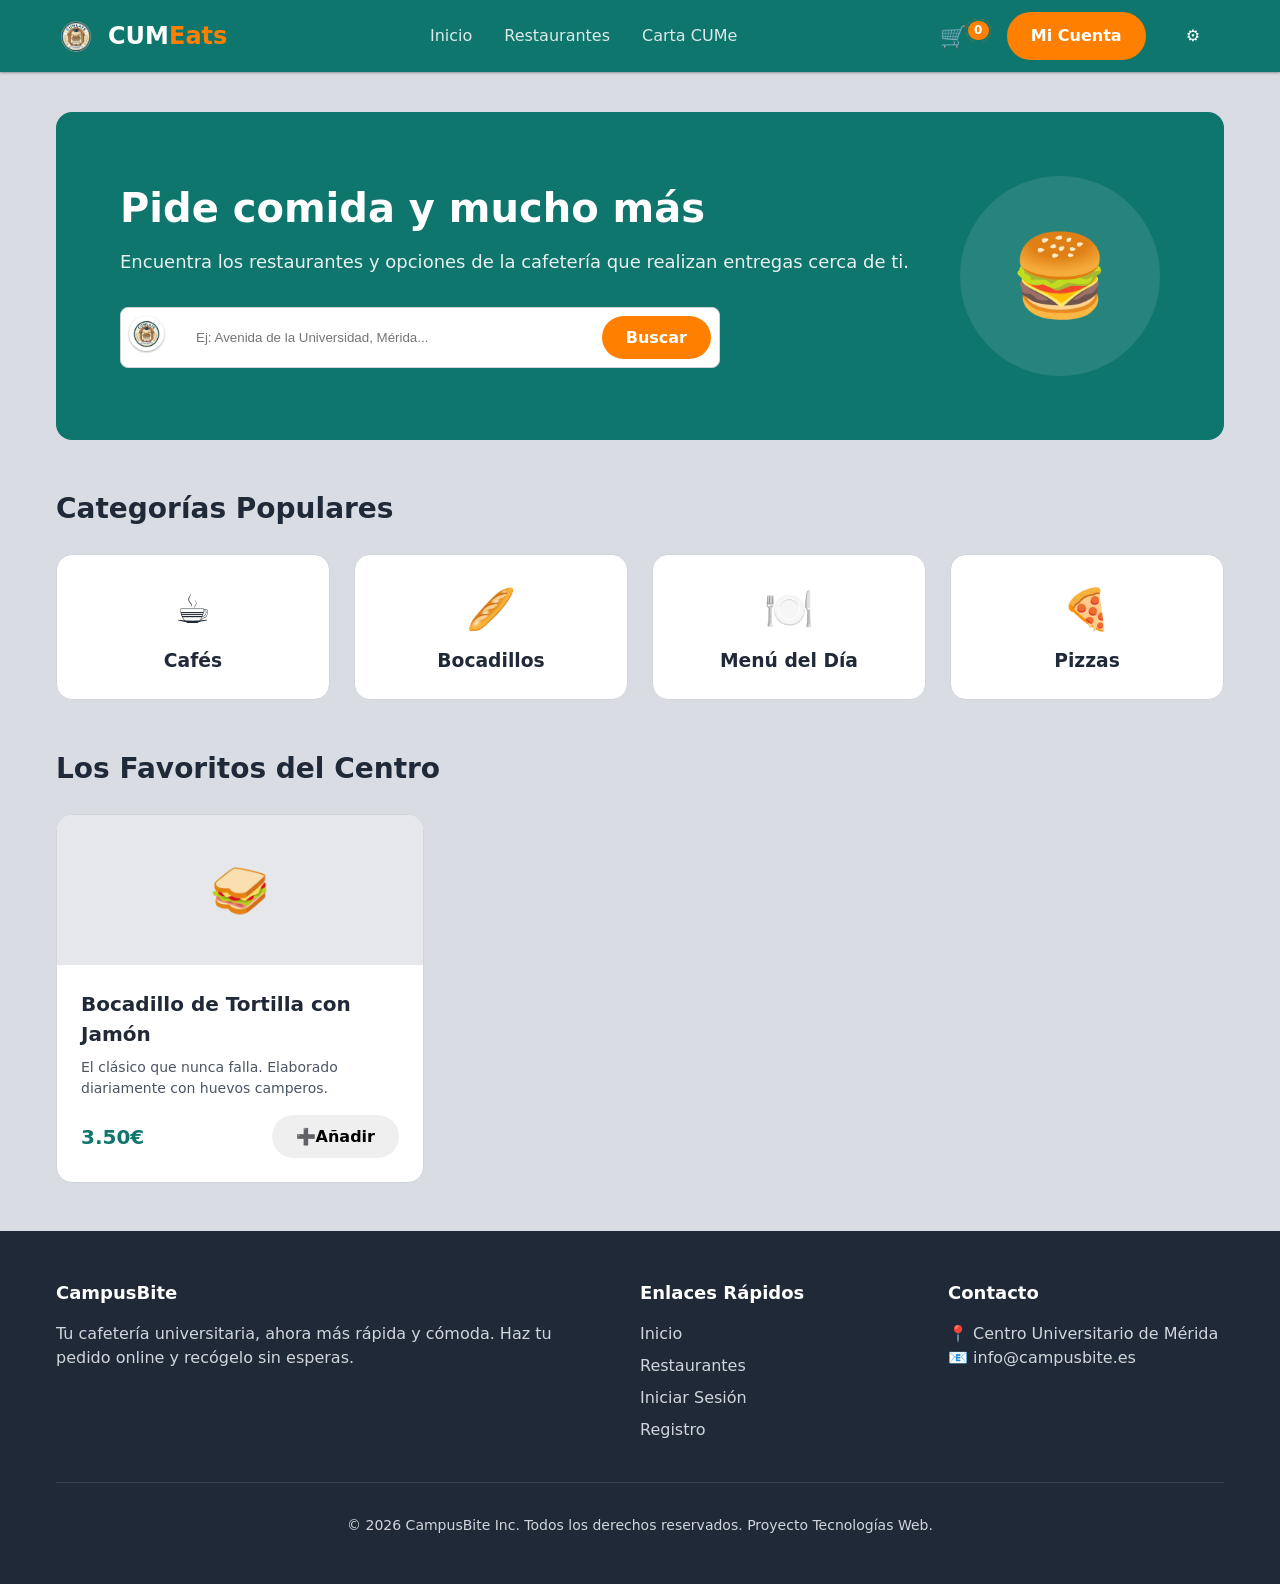
==== index.html @ 2340ea9b "Primera versión: Entrega final de CUMEats" ====
<!DOCTYPE html>
<html lang="es">

<head>
    <meta charset="UTF-8">
    <meta name="viewport" content="width=device-width, initial-scale=1.0">
    <title>CampusBite - Tu Cafetería Universitaria Online</title>
    <link rel="stylesheet" href="css/styles.css">
    <script src="js/main.js" defer></script>
    <script src="js/search.js" defer></script>
</head>

<body class="site-wrapper">

    <div id="header-placeholder"></div>

    <main class="main-content">
        <div class="container">

            <section class="hero-section">
                <div class="hero-text">
                    <h1 class="hero-title">Pide comida y mucho más</h1>
                    <p class="hero-subtitle">
                        Encuentra los restaurantes y opciones de la cafetería que realizan entregas cerca de ti.
                    </p>
                    <div class="hero-action">
                        <form action="listado.html" method="GET" class="search-bar">
                            <img src="assets/logo_cumeats.png" alt="Logo" class="search-logo-img">
                            <input type="text" id="direccion" name="direccion"
                                placeholder="Ej: Avenida de la Universidad, Mérida..." class="search-input"
                                autocomplete="off">
                            <button type="submit" class="btn btn-primary btn-search">Buscar</button>
                        </form>
                    </div>
                </div>
                <div class="hero-image-placeholder">
                    <span class="hero-icon">🍔</span>
                </div>
            </section>

            <section class="categories-section">
                <h2 class="section-title">Categorías Populares</h2>
                <div class="categories-grid">

                    <div class="category-card">
                        <span class="category-icon">☕</span>
                        <h3 class="category-name">Cafés</h3>
                    </div>

                    <div class="category-card">
                        <span class="category-icon">🥖</span>
                        <h3 class="category-name">Bocadillos</h3>
                    </div>

                    <div class="category-card">
                        <span class="category-icon">🍽️</span>
                        <h3 class="category-name">Menú del Día</h3>
                    </div>

                    <div class="category-card">
                        <span class="category-icon">🍕</span>
                        <h3 class="category-name">Pizzas</h3>
                    </div>

                </div>
            </section>

            <section class="favorites-section">
                <h2 class="section-title">Los Favoritos del Centro</h2>
                <div class="products-grid">

                    <article class="product-card">
                        <div class="product-image-placeholder">
                            <span class="product-icon">🥪</span>
                        </div>
                        <div class="product-details">
                            <h3 class="product-title">Bocadillo de Tortilla con Jamón</h3>
                            <p class="product-description">El clásico que nunca falla. Elaborado diariamente con huevos
                                camperos.</p>
                            <div class="product-footer">
                                <span class="product-price">3.50€</span>
                                <button class="btn btn-add">
                                    <span class="icon-plus">➕</span> Añadir
                                </button>
                            </div>
                        </div>
                    </article>

                </div>
            </section>

        </div>
    </main>

    <div id="footer-placeholder"></div>

</body>

</html>
---- css/styles.css ----
/* ==========================================================================
   VARIABLES GLOBALES
   ========================================================================== */
:root {
    --primary-color: #ff8000;
    --primary-hover: #e67300;
    --secondary-color: #0f766e;
    --secondary-hover: #0d5f58;
    
    --bg-color: #d9dce3; 
    --surface-color: #ffffff; 
    --text-main: #1f2937;
    --text-muted: #4b5563; 
    --border-color: #d1d5db; 
    
    /* Sombras*/
    --shadow-sm: 0 1px 3px rgba(0,0,0,0.12), 0 1px 2px rgba(0,0,0,0.24);
    --shadow-md: 0 4px 6px -1px rgba(0, 0, 0, 0.15), 0 2px 4px -1px rgba(0, 0, 0, 0.1);
    
    /* Espaciados y bordes */
    --radius-md: 0.5rem;
    --radius-lg: 1rem;
    --radius-full: 9999px;
    
    /* Tipografía */
    --font-family: system-ui, -apple-system, BlinkMacSystemFont, 'Segoe UI', Roboto, sans-serif;
}

/* ==========================================================================
   RESET Y BASE
   ========================================================================== */
* {
    box-sizing: border-box;
    margin: 0;
    padding: 0;
}

body {
    font-family: var(--font-family);
    background-color: var(--bg-color);
    color: var(--text-main);
    line-height: 1.5;
}

a {
    text-decoration: none;
    color: inherit;
    transition: color 0.2s;
}

ul {
    list-style: none;
}

button {
    font-family: inherit;
}

/* ==========================================================================
   LAYOUT GLOBAL
   ========================================================================== */
.site-wrapper {
    display: flex;
    flex-direction: column;
    min-height: 100vh;
}

.main-content,
.listado-main,
.detalle-main,
.login-main,
.register-main,
.edicion-main {
    flex-grow: 1;
    padding-top: 5rem;
    padding-bottom: 3rem;
}

.container {
    max-width: 1200px;
    margin: 0 auto;
    padding: 0 1rem;
    width: 100%;
}

.section-title {
    font-size: 1.75rem;
    font-weight: 700;
    margin-bottom: 1.5rem;
    color: var(--text-main);
}

/* ==========================================================================
   COMPONENTES GENÉRICOS (Botones y Tarjetas base)
   ========================================================================== */
.btn {
    display: inline-flex;
    align-items: center;
    justify-content: center;
    padding: 0.75rem 1.5rem;
    font-weight: 600;
    font-size: 1rem;
    border-radius: var(--radius-full);
    cursor: pointer;
    border: none;
    transition: all 0.2s ease;
}

.btn-primary {
    background-color: var(--primary-color);
    color: white;
}

.btn-primary:hover {
    background-color: var(--primary-hover);
}

.btn-secondary {
    background-color: var(--secondary-color);
    color: white;
}

.btn-secondary:hover {
    background-color: var(--secondary-hover);
}

.btn-full {
    width: 100%;
}

.btn-add-cart {
    background-color: #f3f4f6;
    color: var(--text-main);
    padding: 0.5rem;
    border-radius: var(--radius-md);
}

.btn-add-cart:hover {
    background-color: var(--primary-color);
    color: white;
}

/* Clase base compartida para tarjetas (ahorra mucho código) */
.base-card {
    background-color: var(--surface-color);
    border-radius: var(--radius-lg);
    box-shadow: var(--shadow-sm);
    border: 1px solid var(--border-color);
    overflow: hidden;
}

/* ==========================================================================
   HEADER Y FOOTER
   ========================================================================== */
.main-header {
    background-color: var(--secondary-color);
    box-shadow: var(--shadow-sm);
    position: fixed;
    top: 0;
    width: 100%;
    z-index: 50;
    height: 4.5rem;
    display: flex;
    align-items: center;
}

.nav-container {
    display: flex;
    justify-content: space-between;
    align-items: center;
    width: 100%;
}

.logo-link {
    font-size: 1.5rem;
    font-weight: 800;
    color: white;
    color: var(--primary-color);
}

.logo-link span {
    color: var(--primary-color); 
}

.nav-links {
    display: flex;
    gap: 2rem;
}

.nav-links a { 
    font-weight: 500; 
    color: rgba(255, 255, 255, 0.85);
    transition: color 0.2s, transform 0.2s;
}

.nav-links a:hover { 
    color: var(--primary-color);
    transform: translateY(-1px);
}

.user-actions {
    display: flex;
    align-items: center;
    gap: 1rem;
}

.btn-cart { 
    background: none; 
    border: none; 
    font-size: 1.35rem; 
    cursor: pointer; 
    color: white; 
    transition: transform 0.2s;
}

.cart-count { 
    background: var(--primary-color);
    color: white; 
    font-size: 0.75rem; 
    padding: 0.15rem 0.4rem; 
    border-radius: var(--radius-full); 
    font-weight: bold; 
    vertical-align: top; 
    margin-left: -8px; 
    border: 2px solid var(--secondary-color);
}

.main-footer {
    background-color: #1f2937;
    color: #d1d5db;
    padding: 3rem 0;
    margin-top: auto;
}

.footer-grid {
    display: grid;
    grid-template-columns: 1fr;
    gap: 2rem;
}

@media (min-width: 768px) {
    .footer-grid {
        grid-template-columns: 2fr 1fr 1fr;
    }
}

.footer-title {
    color: white;
    font-size: 1.125rem;
    font-weight: 600;
    margin-bottom: 1rem;
}

.footer-links li {
    margin-bottom: 0.5rem;
}

.footer-bottom {
    text-align: center;
    margin-top: 2rem;
    padding-top: 2rem;
    border-top: 1px solid #374151;
    font-size: 0.875rem;
}

/* ==========================================================================
   LOGOS PERSONALIZADOS
   ========================================================================== */

/* Logo del Header */
.header-logo-img {
    width: 40px;
    height: 40px;
    border-radius: 50%;
    object-fit: cover;
    margin-right: 0.75rem;
}

.logo-link {
    display: flex;
    align-items: center;
    font-size: 1.5rem;
    font-weight: 800;
    color: white;
    text-decoration: none;
}

.search-logo-img {
    width: 35px;
    height: 35px;
    border-radius: 50%;
    object-fit: cover;
    margin-right: 1rem;
    box-shadow: var(--shadow-sm);
}

/* ==========================================================================
   INICIO (index.html)
   ========================================================================== */
.hero-section {
    background-color: var(--secondary-color);
    border-radius: var(--radius-lg);
    padding: 3rem 2rem;
    display: flex;
    flex-direction: column;
    align-items: center;
    gap: 2rem;
    margin: 2rem 0 3rem 0;
}

@media (min-width: 768px) {
    .hero-section {
        flex-direction: row;
        padding: 4rem;
        justify-content: space-between;
    }
}

.hero-text {
    flex: 1;
    color: white;
}

.hero-title {
    font-size: 2.5rem;
    font-weight: 800;
    line-height: 1.2;
    margin-bottom: 1rem;
}

.hero-subtitle {
    font-size: 1.125rem;
    margin-bottom: 2rem;
    opacity: 0.9;
}

.hero-image-placeholder {
    width: 200px;
    height: 200px;
    background-color: rgba(255, 255, 255, 0.1);
    border-radius: 50%;
    display: flex;
    align-items: center;
    justify-content: center;
    font-size: 5rem;
}

.address-search-form {
    width: 100%;
    max-width: 500px;
    margin-top: 1rem;
}

.search-input-wrapper {
    display: flex;
    background-color: white;
    border-radius: var(--radius-full);
    padding: 0.5rem;
    box-shadow: var(--shadow-md);
}

.search-input-wrapper .input-icon {
    padding: 0 0.5rem 0 1rem;
    display: flex;
    align-items: center;
}

.search-input-main {
    flex-grow: 1;
    border: none;
    outline: none;
    padding: 0.5rem;
    font-size: 1rem;
}

.btn-search-main {
    padding: 0.75rem 2rem;
}

.categories-grid {
    display: grid;
    grid-template-columns: repeat(2, 1fr);
    gap: 1rem;
    margin-bottom: 3rem;
}

@media (min-width: 768px) {
    .categories-grid {
        grid-template-columns: repeat(4, 1fr);
        gap: 1.5rem;
    }
}

.category-card {
    @extend .base-card;
    padding: 1.5rem;
    text-align: center;
    cursor: pointer;
    transition: transform 0.2s, border-color 0.2s;
    background-color: var(--surface-color);
    border: 1px solid var(--border-color);
    border-radius: var(--radius-lg);
}

.category-card:hover {
    transform: translateY(-5px);
    border-color: var(--primary-color);
}

.category-icon {
    font-size: 2.5rem;
    display: block;
    margin-bottom: 0.5rem;
}

.products-grid {
    display: grid;
    grid-template-columns: repeat(auto-fill, minmax(300px, 1fr));
    gap: 2rem;
}

.product-card {
    background-color: var(--surface-color);
    border-radius: var(--radius-lg);
    border: 1px solid var(--border-color);
    overflow: hidden;
}

.product-image-placeholder {
    height: 150px;
    background-color: #e5e7eb;
    display: flex;
    align-items: center;
    justify-content: center;
    font-size: 3rem;
}

.product-details {
    padding: 1.5rem;
}

.product-title {
    font-size: 1.25rem;
    font-weight: 600;
    margin-bottom: 0.5rem;
}

.product-description {
    color: var(--text-muted);
    font-size: 0.875rem;
    margin-bottom: 1rem;
}

.product-footer {
    display: flex;
    justify-content: space-between;
    align-items: center;
}

.product-price {
    font-size: 1.25rem;
    font-weight: 700;
    color: var(--secondary-color);
}

/* ==========================================================================
   LISTADO DE RESTAURANTES (listado.html)
   ========================================================================== */
.search-section {
    margin-bottom: 2rem;
}

.search-bar {
    display: flex;
    max-width: 600px;
    gap: 0.5rem;
    background: white;
    padding: 0.5rem;
    border-radius: var(--radius-md);
    border: 1px solid var(--border-color);
}

.search-input {
    flex-grow: 1;
    border: none;
    outline: none;
    padding: 0.5rem;
}

.layout-grid-sidebar {
    display: grid;
    grid-template-columns: 1fr;
    gap: 2rem;
}

@media (min-width: 768px) {
    .layout-grid-sidebar {
        grid-template-columns: 250px 1fr;
    }
}

.filters-sidebar {
    background: var(--surface-color);
    padding: 1.5rem;
    border-radius: var(--radius-lg);
    border: 1px solid var(--border-color);
    height: fit-content;
}

.sidebar-title {
    font-size: 1.25rem;
    margin-bottom: 1rem;
    padding-bottom: 0.5rem;
    border-bottom: 1px solid var(--border-color);
}

.filter-group {
    margin-bottom: 1.5rem;
}

.filter-subtitle {
    font-size: 1rem;
    margin-bottom: 0.5rem;
    color: var(--text-muted);
}

.filter-list li {
    margin-bottom: 0.5rem;
    font-size: 0.95rem;
}

.restaurant-list {
    display: flex;
    flex-direction: column;
    gap: 1.5rem;
}

.restaurant-card {
    display: flex;
    flex-direction: column;
    background: var(--surface-color);
    border: 1px solid var(--border-color);
    border-radius: var(--radius-lg);
    overflow: hidden;
    transition: box-shadow 0.2s;
}

@media (min-width: 640px) {
    .restaurant-card {
        flex-direction: row;
    }
}

.restaurant-card:hover {
    box-shadow: var(--shadow-md);
    border-color: var(--primary-color);
}

.restaurant-img-placeholder {
    height: 150px;
    background: #e5e7eb;
    display: flex;
    align-items: center;
    justify-content: center;
    font-size: 3rem;
    position: relative;
    overflow: hidden;  
}

@media (min-width: 640px) { 
    .restaurant-img-placeholder { 
        width: 200px; 
        height: auto; 
    } 
}

.restaurant-cover {
    width: 100%;
    height: 100%;
    object-fit: cover;
    position: absolute;
    top: 0;
    left: 0;
    transition: transform 0.3s ease;
}

.restaurant-card:hover .restaurant-cover {
    transform: scale(1.05);
}

.restaurant-info {
    padding: 1.5rem;
    flex-grow: 1;
    display: flex;
    flex-direction: column;
    justify-content: space-between;
}

.restaurant-name {
    font-size: 1.25rem;
    margin-bottom: 0.5rem;
}

.restaurant-meta {
    display: flex;
    gap: 1rem;
    color: var(--text-muted);
    font-size: 0.9rem;
    margin-bottom: 1rem;
}

.restaurant-delivery {
    display: flex;
    justify-content: space-between;
    font-size: 0.85rem;
    background: var(--bg-color);
    padding: 0.5rem;
    border-radius: var(--radius-md);
}

/* ==========================================================================
   DETALLE DE RESTAURANTE (detalle.html)
   ========================================================================== */
.restaurant-header {
    background-color: var(--secondary-color);
    background-image: linear-gradient(135deg, var(--secondary-color) 0%, #042f2e 100%);
    color: white;
    padding: 4rem 0;
    margin-bottom: 2rem;
    margin-top: -2rem;
    box-shadow: var(--shadow-md);
}

/* Temas dinámicos de color */
.cume-theme { background-image: linear-gradient(135deg, var(--secondary-color), #042f2e); }
.pizza-theme { background-image: linear-gradient(135deg, #e11d48, #9f1239); }
.burger-theme { background-image: linear-gradient(135deg, #d97706, #92400e); }
.sushi-theme { background-image: linear-gradient(135deg, #0f172a, #334155); }
.veggie-theme { background-image: linear-gradient(135deg, #16a34a, #14532d); }

.restaurant-title {
    font-size: 2.75rem;
    font-weight: 800;
    margin-bottom: 2rem;
    text-shadow: 0 2px 4px rgba(0,0,0,0.3);
    border-bottom: 1px solid rgba(255, 255, 255, 0.2);
    padding-bottom: 1rem;
}

/* Grid moderno para la información */
.restaurant-details-grid {
    display: grid;
    grid-template-columns: 1fr;
    gap: 1rem;
}

/* En tablets, 2 columnas */
@media (min-width: 640px) {
    .restaurant-details-grid {
        grid-template-columns: repeat(2, 1fr);
    }
}

/* En pantallas grandes, 3 columnas */
@media (min-width: 1024px) {
    .restaurant-details-grid {
        grid-template-columns: repeat(3, 1fr);
    }
}

/* Tarjetas translúcidas para cada dato */
.detail-item {
    background: rgba(255, 255, 255, 0.1); /* Fondo blanco semitransparente */
    padding: 1rem 1.25rem;
    border-radius: var(--radius-md);
    border: 1px solid rgba(255, 255, 255, 0.05);
    display: flex;
    flex-direction: column;
    gap: 0.35rem;
    backdrop-filter: blur(4px);
    transition: transform 0.2s, background 0.2s;
}

.detail-item:hover {
    background: rgba(255, 255, 255, 0.15);
    transform: translateY(-2px);
}

.detail-label {
    font-size: 0.8rem;
    text-transform: uppercase;
    letter-spacing: 0.05em;
    color: rgba(255, 255, 255, 0.7);
    display: flex;
    align-items: center;
}

.detail-value {
    font-size: 1.05rem;
    font-weight: 600;
    margin: 0;
    line-height: 1.4;
}

/* Etiquetas (Tags) de Categorías */
.tags-container {
    display: flex;
    flex-wrap: wrap;
    gap: 0.5rem;
    margin-top: 0.25rem;
}

.tag {
    background-color: var(--primary-color);
    color: white;
    font-size: 0.75rem;
    font-weight: 700;
    padding: 0.25rem 0.75rem;
    border-radius: var(--radius-full);
    box-shadow: 0 2px 4px rgba(0,0,0,0.2);
    text-transform: uppercase;
    letter-spacing: 0.02em;
}

.layout-grid-menu {
    display: grid;
    grid-template-columns: 1fr;
    gap: 2rem;
}

@media (min-width: 768px) {
    .layout-grid-menu {
        grid-template-columns: 1fr 320px;
    }
}

.menu-category {
    margin-bottom: 2rem;
}

.category-title {
    font-size: 1.5rem;
    border-bottom: 2px solid var(--primary-color);
    padding-bottom: 0.5rem;
    margin-bottom: 1rem;
    display: inline-block;
}

.dish-grid {
    display: grid;
    grid-template-columns: 1fr;
    gap: 1rem;
}

@media (min-width: 1024px) {
    .dish-grid {
        grid-template-columns: repeat(2, 1fr);
    }
}

.dish-card {
    display: flex;
    justify-content: space-between;
    align-items: center;
    padding: 1.25rem;
    background: var(--surface-color);
    border: 1px solid var(--border-color);
    border-radius: var(--radius-md);
}

.dish-name {
    font-size: 1.1rem;
    font-weight: 600;
    margin-bottom: 0.25rem;
}

.dish-desc {
    font-size: 0.85rem;
    color: var(--text-muted);
    margin-bottom: 0.5rem;
}

.dish-price {
    font-weight: 700;
    color: var(--primary-color);
}

.cart-sidebar {
    background: var(--surface-color);
    padding: 1.5rem;
    border-radius: var(--radius-lg);
    border: 1px solid var(--border-color);
    position: sticky;
    top: 5rem;
    height: fit-content;
}

.cart-empty-state {
    text-align: center;
    color: var(--text-muted);
    padding: 2rem 0;
    margin-bottom: 1rem;
}

.btn.disabled {
    opacity: 0.5;
    cursor: not-allowed;
}

/* ==========================================================================
   ESTILOS PARA EL AUTOCOMPLETADO (search.js)
   ========================================================================== */
.autocomplete-results {
    position: absolute;
    background-color: var(--surface-color) !important;
    width: 100%;
    max-width: 500px;
    border: 1px solid var(--border-color);
    border-radius: 0 0 var(--radius-md) var(--radius-md);
    box-shadow: var(--shadow-md);
    z-index: 1000;
    list-style: none;
    padding: 0;
    margin: 0;
    overflow: hidden;
    top: 100%;
}

.autocomplete-results li {
    padding: 0.75rem 1rem;
    cursor: pointer;
    color: var(--text-main) !important;
    border-bottom: 1px solid var(--border-color);
    transition: background 0.2s;
    text-align: left;
}

.autocomplete-results li:hover {
    background-color: #f3f4f6;
    color: var(--primary-color) !important;
}

.search-input-wrapper, .search-bar {
    position: relative;
}

/* ==========================================================================
   ESTILOS PARA EL LISTADO (search.js)
   ========================================================================== */

.section-divider {
    border: 0;
    height: 1px;
    background: var(--border-color);
    margin: 3rem 0;
}

#all-restaurants-container {
    opacity: 0.85;
}

#all-restaurants-container:hover {
    opacity: 1;
}

/* ==========================================================================
   CARRITO DE COMPRAS (Sidebar en detalle.html)
   ========================================================================== */
.cart-sidebar {
    background-color: var(--surface-color);
    border-radius: var(--radius-lg);
    border: 1px solid var(--border-color);
    box-shadow: var(--shadow-sm);
    position: sticky;
    top: 6rem;
    height: fit-content;
    overflow: hidden; 
}

.cart-container {
    display: flex;
    flex-direction: column;
}

.sidebar-title {
    padding: 1.5rem 1.5rem 1rem;
    margin: 0;
    border-bottom: 2px solid var(--bg-color);
    font-size: 1.25rem;
    font-weight: 700;
}

.cart-empty-msg {
    text-align: center;
    color: var(--text-muted);
    padding: 2rem 1.5rem;
    font-size: 0.95rem;
}

.cart-items-list {
    list-style: none;
    padding: 0 1.5rem;
    margin: 1rem 0;
    max-height: 40vh;
    overflow-y: auto;
}

.cart-item {
    display: flex;
    justify-content: space-between;
    align-items: center;
    padding: 0.85rem 0;
    border-bottom: 1px dashed var(--border-color);
    font-size: 0.95rem;
    animation: slideIn 0.3s ease;
}

.cart-item:last-child {
    border-bottom: none;
}

.cart-item-name {
    flex: 1;
    font-weight: 500;
    color: var(--text-main);
    padding-right: 1rem;
    line-height: 1.3;
}

.cart-item-price {
    font-weight: 700;
    color: var(--primary-color);
    margin-right: 0.75rem;
}

.btn-remove-item {
    background: none;
    border: none;
    color: #ef4444;
    cursor: pointer;
    font-size: 1.1rem;
    padding: 0.35rem;
    border-radius: var(--radius-md);
    transition: background-color 0.2s, transform 0.2s;
    display: flex;
}

.btn-remove-item:hover {
    background-color: #fef2f2;
    transform: scale(1.1);
}

.cart-footer {
    padding: 1.5rem;
    background-color: var(--bg-color);
    border-top: 1px solid var(--border-color);
}

@keyframes slideIn {
    from { opacity: 0; transform: translateX(15px); }
    to { opacity: 1; transform: translateX(0); }
}
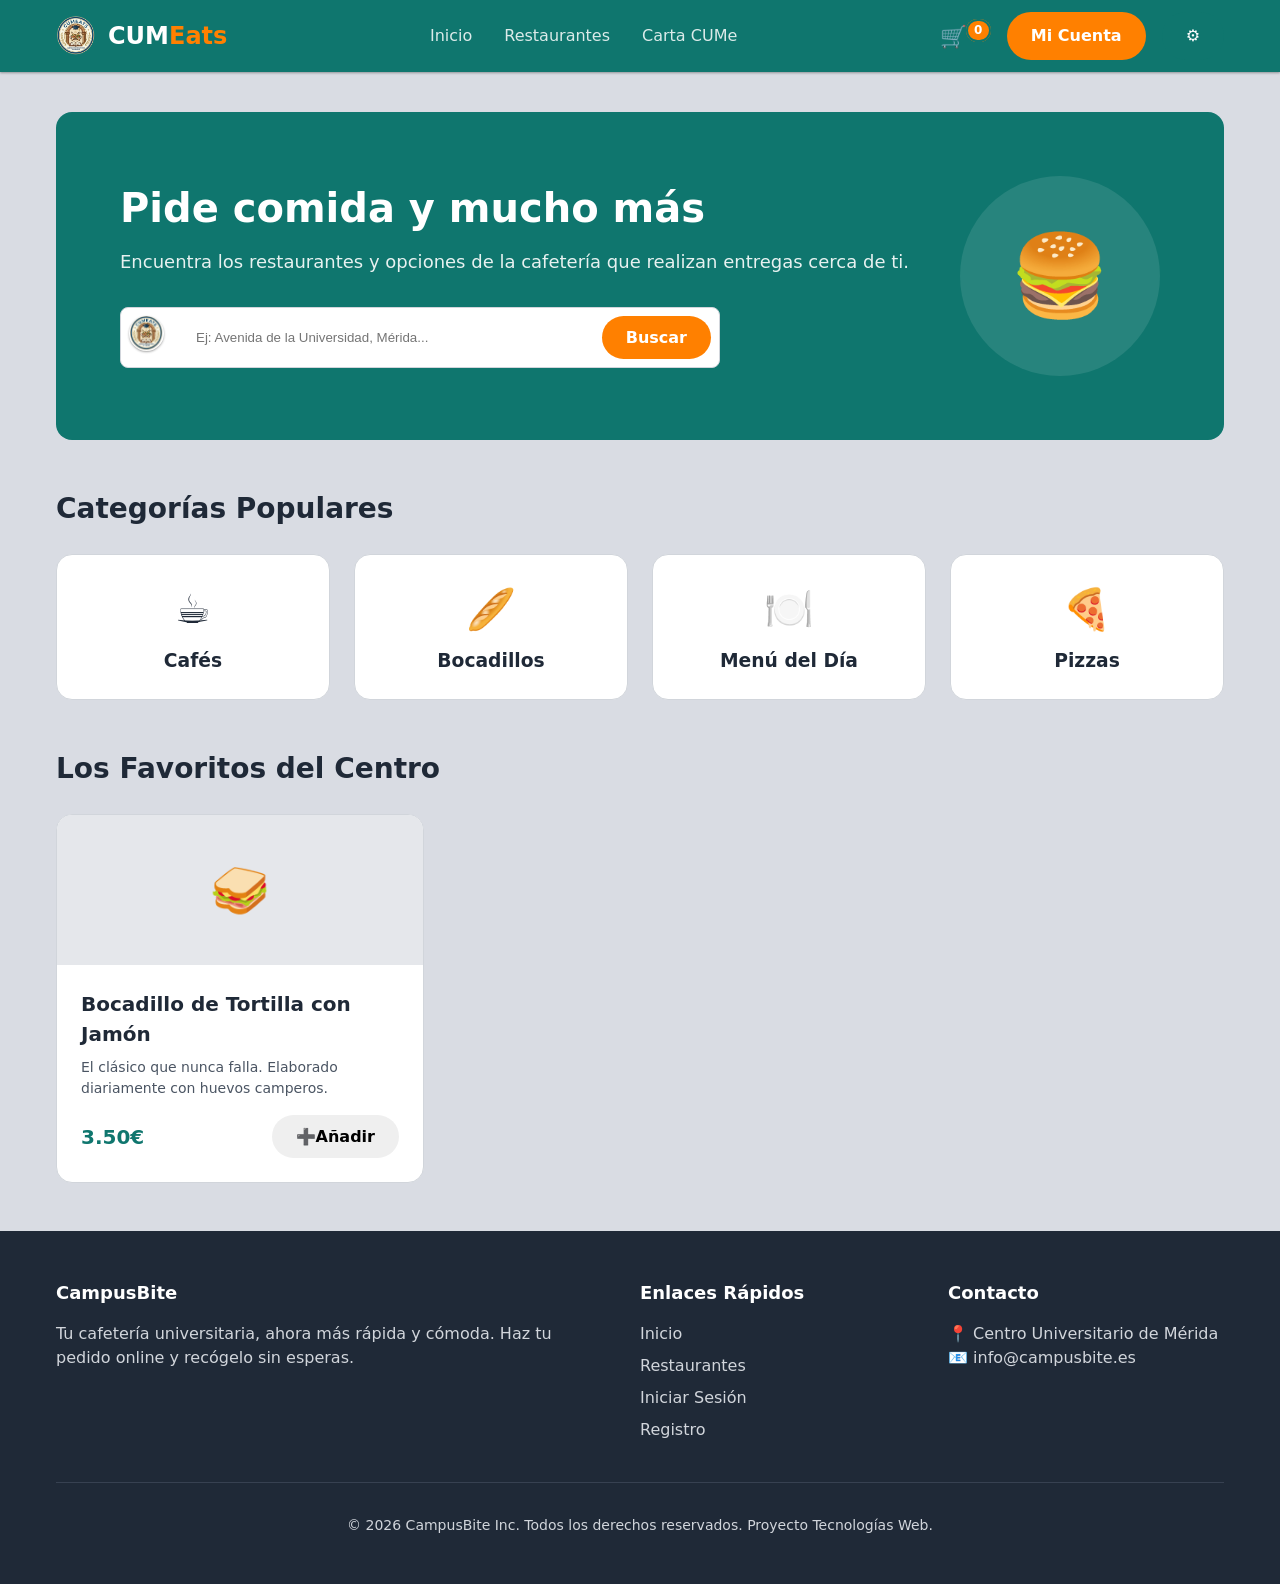
==== commit dd0111e5: "Añadido .gitignore y preparativos finales para Firebase" ====
--- a/index.html
+++ b/index.html
@@ -4,8 +4,9 @@
 <head>
     <meta charset="UTF-8">
     <meta name="viewport" content="width=device-width, initial-scale=1.0">
-    <title>CampusBite - Tu Cafetería Universitaria Online</title>
+    <title>Inicio - CUMeats</title>
     <link rel="stylesheet" href="css/styles.css">
+    <link rel="icon" type="image/png" href="assets/logo_cumeats.png">
     <script src="js/main.js" defer></script>
     <script src="js/search.js" defer></script>
 </head>
